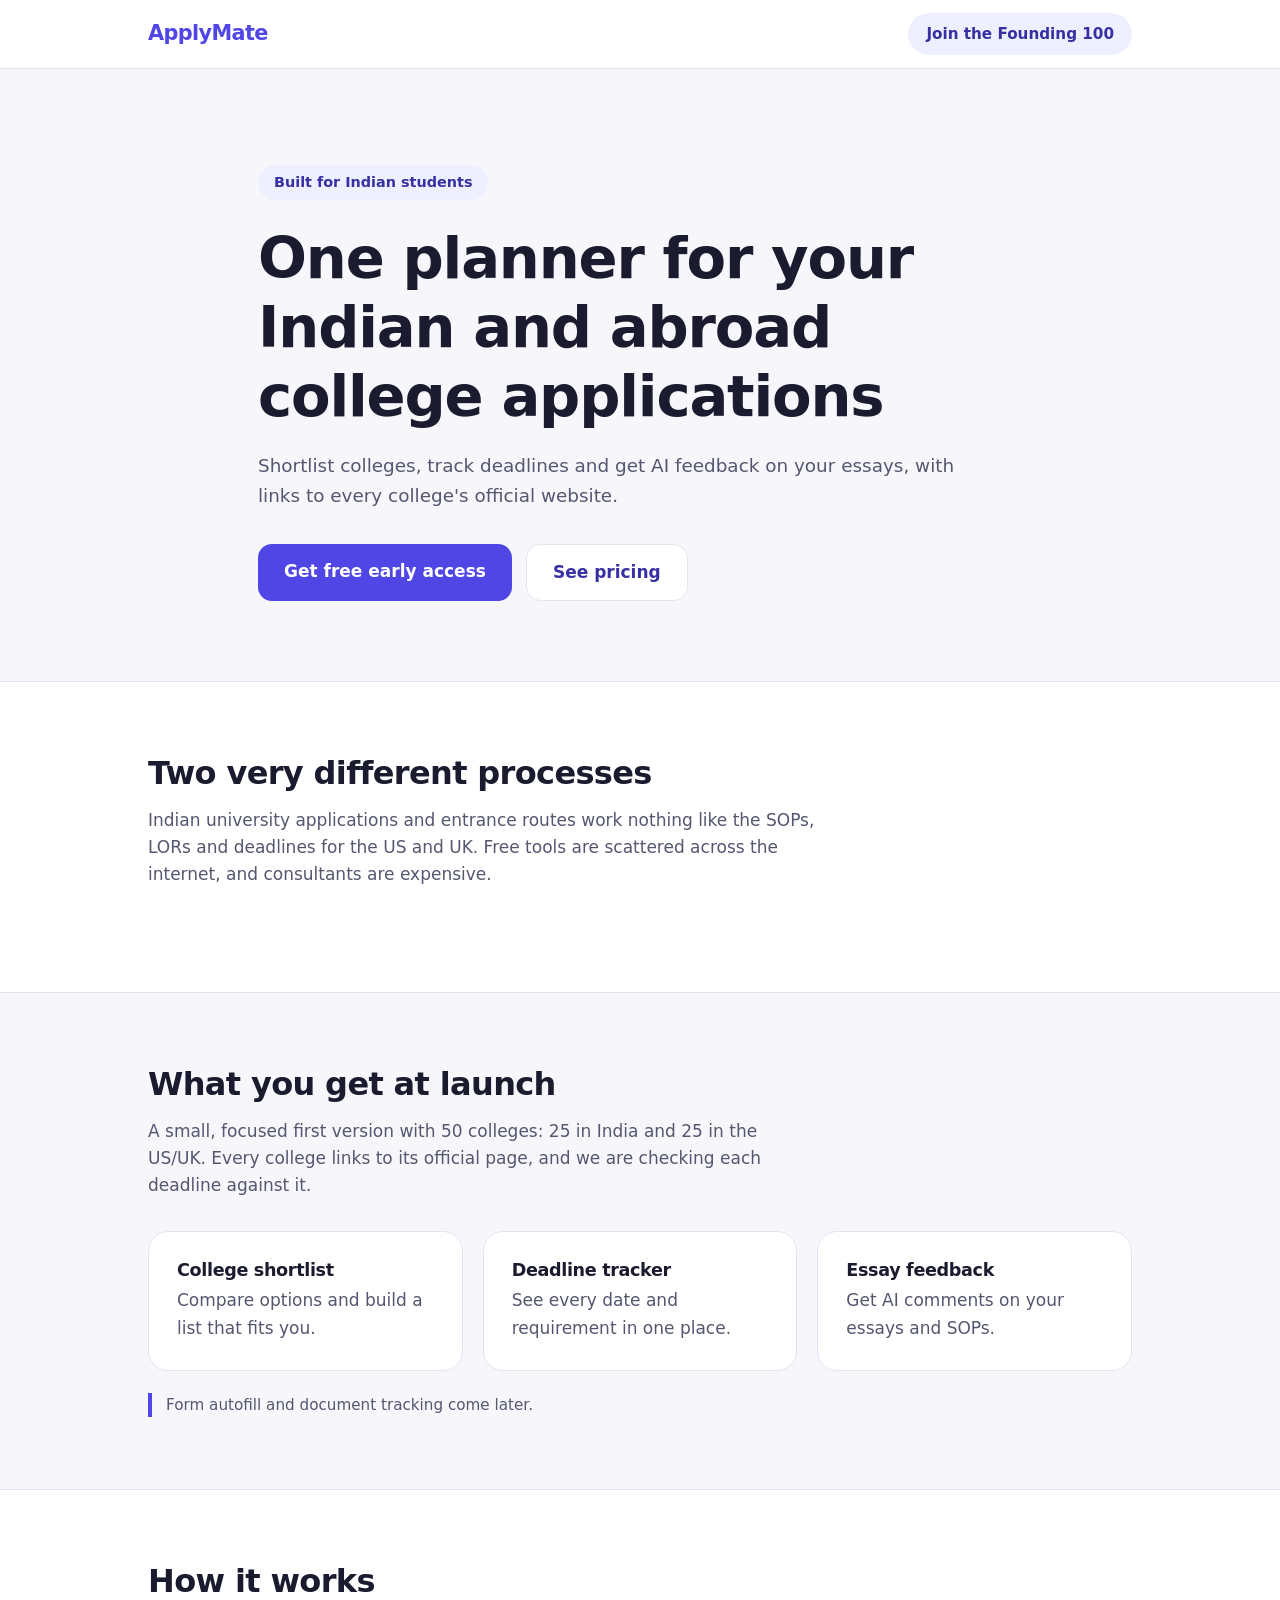
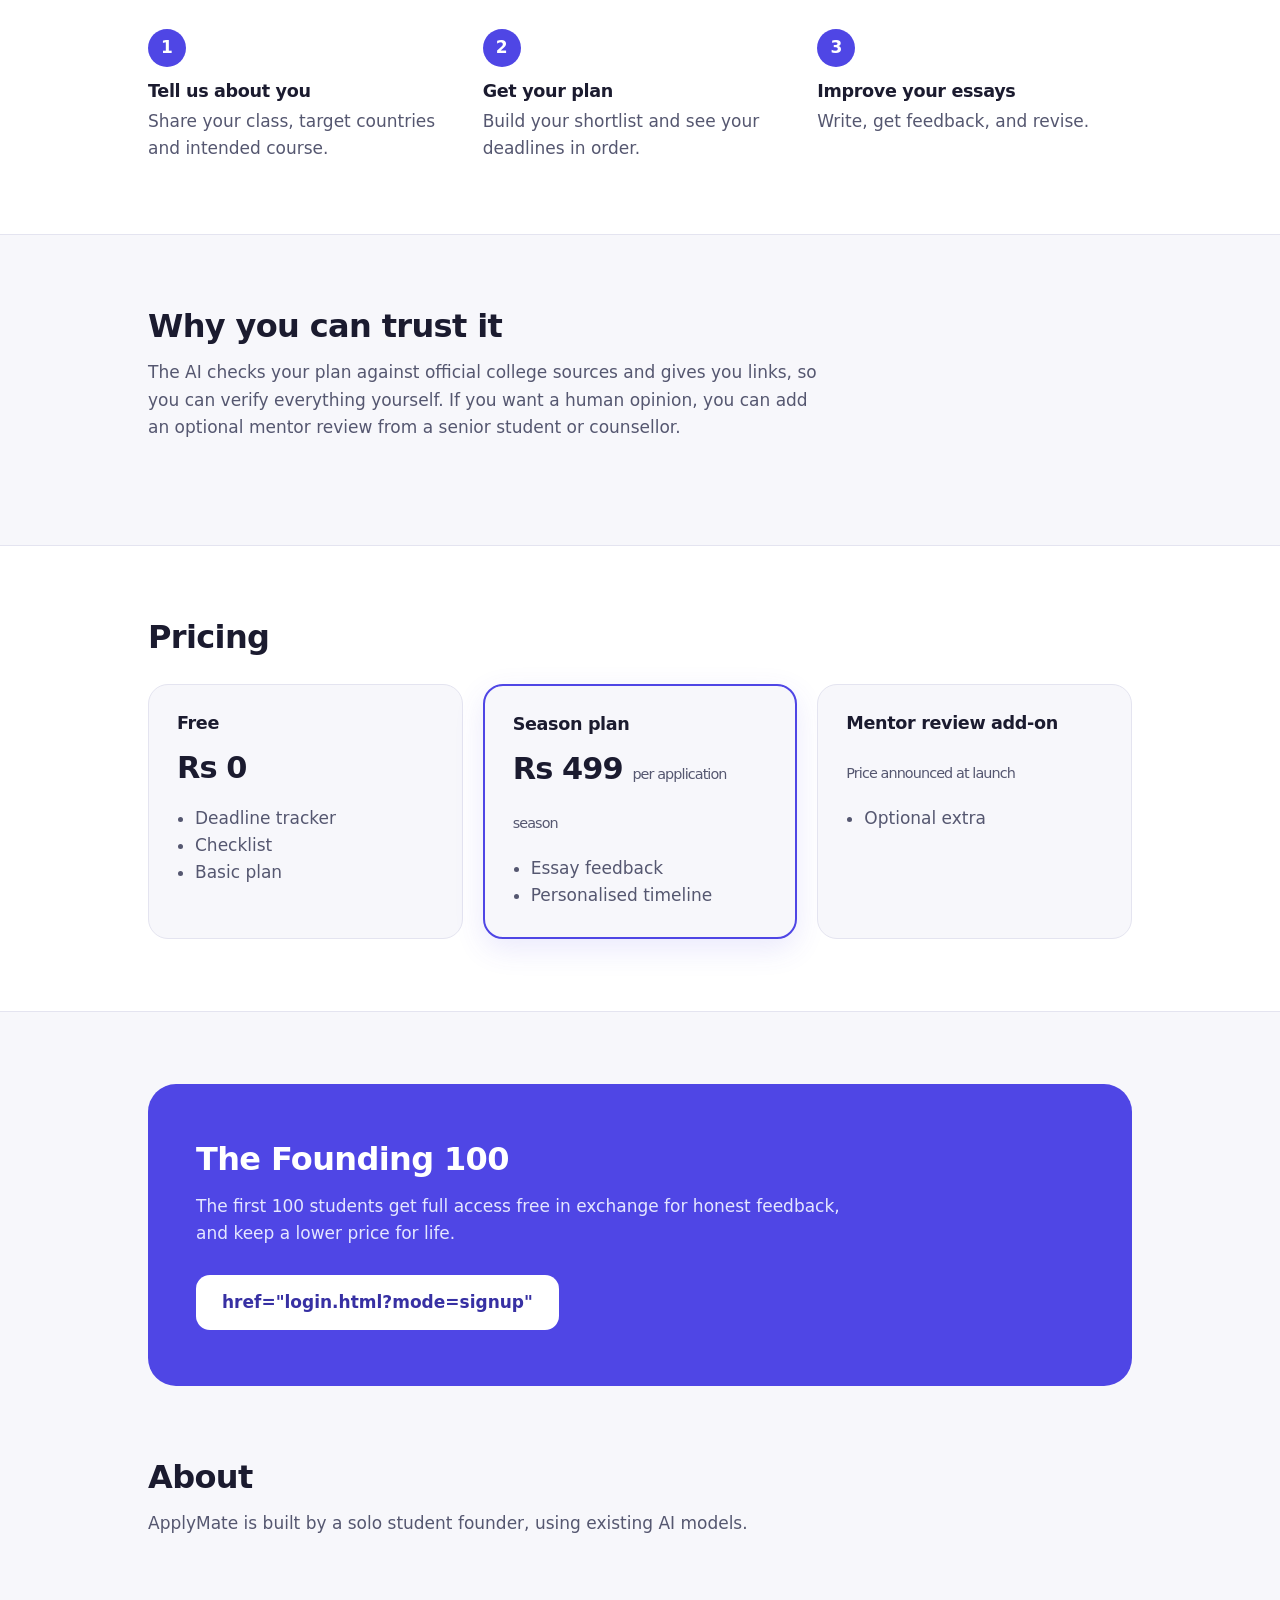
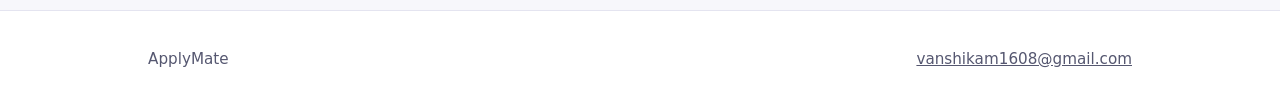
==== index.html @ cf1812d8 "Update index.html" ====
<!DOCTYPE html>
<html lang="en">
<head>
<meta charset="utf-8">
<meta name="viewport" content="width=device-width, initial-scale=1">
<title>ApplyMate: one planner for Indian and abroad college applications</title>
<meta name="description" content="An AI college-application planner for Indian students applying to colleges in India, the US and the UK.">
<style>
:root{
  --bg:#f7f7fb; --surface:#fff; --ink:#1b1b2f; --muted:#555770;
  --line:#e4e4f0; --accent:#4f46e5; --accent-dark:#3730a3; --tint:#eef0ff;
  --r:20px;
}
*{box-sizing:border-box;margin:0}
html{scroll-behavior:smooth}
body{font-family:system-ui,-apple-system,"Segoe UI",Roboto,sans-serif;background:var(--bg);color:var(--ink);line-height:1.6;font-size:17px}
a{color:inherit}
:focus-visible{outline:3px solid var(--accent);outline-offset:3px;border-radius:8px}
.wrap{max-width:1040px;margin:0 auto;padding:0 28px}
section{padding:72px 0}
h1,h2,h3{line-height:1.2;letter-spacing:-.02em}
h2{font-size:2rem;margin-bottom:14px}
h3{font-size:1.1rem;margin-bottom:6px}
p{color:var(--muted)}
.lead{max-width:62ch;margin-bottom:32px}

header{background:var(--surface);border-bottom:1px solid var(--line)}
header .wrap{display:flex;justify-content:space-between;align-items:center;height:68px}
.logo{font-weight:800;font-size:1.3rem;letter-spacing:-.03em;color:var(--accent);text-decoration:none}
.nav-link{font-weight:600;font-size:.95rem;color:var(--accent-dark);text-decoration:none;background:var(--tint);padding:9px 18px;border-radius:999px}
.nav-link:hover{background:#e0e3ff}

.btn{display:inline-block;font-weight:600;text-decoration:none;padding:14px 26px;border-radius:14px;transition:background .15s,transform .15s}
.btn-primary{background:var(--accent);color:#fff}
.btn-primary:hover{background:var(--accent-dark)}
.btn-ghost{background:var(--surface);color:var(--accent-dark);border:1.5px solid var(--line)}
.btn-ghost:hover{border-color:var(--accent)}

.hero{padding:96px 0 80px}
.hero .wrap{max-width:820px}
.badge{display:inline-block;background:var(--tint);color:var(--accent-dark);font-weight:600;font-size:.9rem;padding:6px 16px;border-radius:999px;margin-bottom:24px}
.hero h1{font-size:clamp(2.2rem,5vw,3.6rem);margin-bottom:20px}
.hero p{font-size:1.15rem;max-width:60ch;margin-bottom:34px}
.actions{display:flex;gap:14px;flex-wrap:wrap}

.band{background:var(--surface);border-block:1px solid var(--line)}
.grid{display:grid;grid-template-columns:repeat(3,1fr);gap:20px}
.card{background:var(--surface);border:1px solid var(--line);border-radius:var(--r);padding:28px}
.band .card{background:var(--bg)}
.note{margin-top:22px;font-size:.95rem;border-left:4px solid var(--accent);padding-left:14px}

.steps{list-style:none;padding:0;counter-reset:s}
.steps li{counter-increment:s}
.steps li::before{content:counter(s);display:grid;place-items:center;width:38px;height:38px;border-radius:50%;background:var(--accent);color:#fff;font-weight:700;margin-bottom:14px}

.price{display:flex;flex-direction:column}
.price .amt{font-size:1.9rem;font-weight:800;letter-spacing:-.03em;color:var(--ink);margin:4px 0 12px}
.price .amt small{font-size:.9rem;font-weight:500;color:var(--muted)}
.price.featured{border:2px solid var(--accent);box-shadow:0 10px 30px rgba(79,70,229,.12)}
.price ul{padding-left:18px;color:var(--muted)}

.founding{background:var(--accent);color:#fff;border-radius:28px;padding:56px 48px}
.founding p{color:#e4e6ff;max-width:60ch;margin-bottom:28px}
.founding .btn{background:#fff;color:var(--accent-dark)}
.founding .btn:hover{background:var(--tint)}

footer{padding:36px 0;border-top:1px solid var(--line);background:var(--surface)}
footer .wrap{display:flex;justify-content:space-between;flex-wrap:wrap;gap:12px;font-size:.95rem;color:var(--muted)}

@media (max-width:820px){
  section{padding:52px 0}
  .grid{grid-template-columns:1fr}
  .founding{padding:36px 26px}
  .hero{padding:60px 0 50px}
}
</style>
</head>
<body>

<header>
  <div class="wrap">
    <a class="logo" href="#">ApplyMate</a>
    <a class="nav-link" href="login.html?mode=signup">Join the Founding 100</a>
  </div>
</header>

<main>
  <section class="hero">
    <div class="wrap">
      <span class="badge">Built for Indian students</span>
      <h1>One planner for your Indian and abroad college applications</h1>
      <p>Shortlist colleges, track deadlines and get AI feedback on your essays, with links to every college's official website.</p>
      <div class="actions">
        <a class="btn btn-primary" href="login.html?mode=signup">Get free early access</a>
        <a class="btn btn-ghost" href="#pricing">See pricing</a>
      </div>
    </div>
  </section>

  <section class="band">
    <div class="wrap">
      <h2>Two very different processes</h2>
      <p class="lead">Indian university applications and entrance routes work nothing like the SOPs, LORs and deadlines for the US and UK. Free tools are scattered across the internet, and consultants are expensive.</p>
    </div>
  </section>

  <section>
    <div class="wrap">
      <h2>What you get at launch</h2>
      <p class="lead">A small, focused first version with 50 colleges: 25 in India and 25 in the US/UK. Every college links to its official page, and we are checking each deadline against it.</p>
      <div class="grid">
        <div class="card"><h3>College shortlist</h3><p>Compare options and build a list that fits you.</p></div>
        <div class="card"><h3>Deadline tracker</h3><p>See every date and requirement in one place.</p></div>
        <div class="card"><h3>Essay feedback</h3><p>Get AI comments on your essays and SOPs.</p></div>
      </div>
      <p class="note">Form autofill and document tracking come later.</p>
    </div>
  </section>

  <section class="band">
    <div class="wrap">
      <h2>How it works</h2>
      <ol class="steps grid" style="margin-top:28px">
        <li><h3>Tell us about you</h3><p>Share your class, target countries and intended course.</p></li>
        <li><h3>Get your plan</h3><p>Build your shortlist and see your deadlines in order.</p></li>
        <li><h3>Improve your essays</h3><p>Write, get feedback, and revise.</p></li>
      </ol>
    </div>
  </section>

  <section>
    <div class="wrap">
      <h2>Why you can trust it</h2>
      <p class="lead">The AI checks your plan against official college sources and gives you links, so you can verify everything yourself. If you want a human opinion, you can add an optional mentor review from a senior student or counsellor.</p>
    </div>
  </section>

  <section id="pricing" class="band">
    <div class="wrap">
      <h2>Pricing</h2>
      <div class="grid" style="margin-top:28px">
        <div class="card price"><h3>Free</h3><div class="amt">Rs 0</div><ul><li>Deadline tracker</li><li>Checklist</li><li>Basic plan</li></ul></div>
        <div class="card price featured"><h3>Season plan</h3><div class="amt">Rs 499 <small>per application season</small></div><ul><li>Essay feedback</li><li>Personalised timeline</li></ul></div>
        <div class="card price"><h3>Mentor review add-on</h3><div class="amt"><small>Price announced at launch</small></div><ul><li>Optional extra</li></ul></div>
      </div>
    </div>
  </section>

  <section id="founding">
    <div class="wrap">
      <div class="founding">
        <h2>The Founding 100</h2>
        <p>The first 100 students get full access free in exchange for honest feedback, and keep a lower price for life.</p>
        <a class="btn" href="login.html?mode=signup"> href="login.html?mode=signup" </a>
      </div>
    </div>
  </section>

  <section style="padding-top:0">
    <div class="wrap">
      <h2>About</h2>
      <p class="lead" style="margin-bottom:0">ApplyMate is built by a solo student founder, using existing AI models.</p>
    </div>
  </section>
</main>

<footer>
  <div class="wrap">
    <span>ApplyMate</span>
    <a href="mailto:vanshikam1608@gmail.com">vanshikam1608@gmail.com</a>
  </div>
</footer>

</body>
</html>
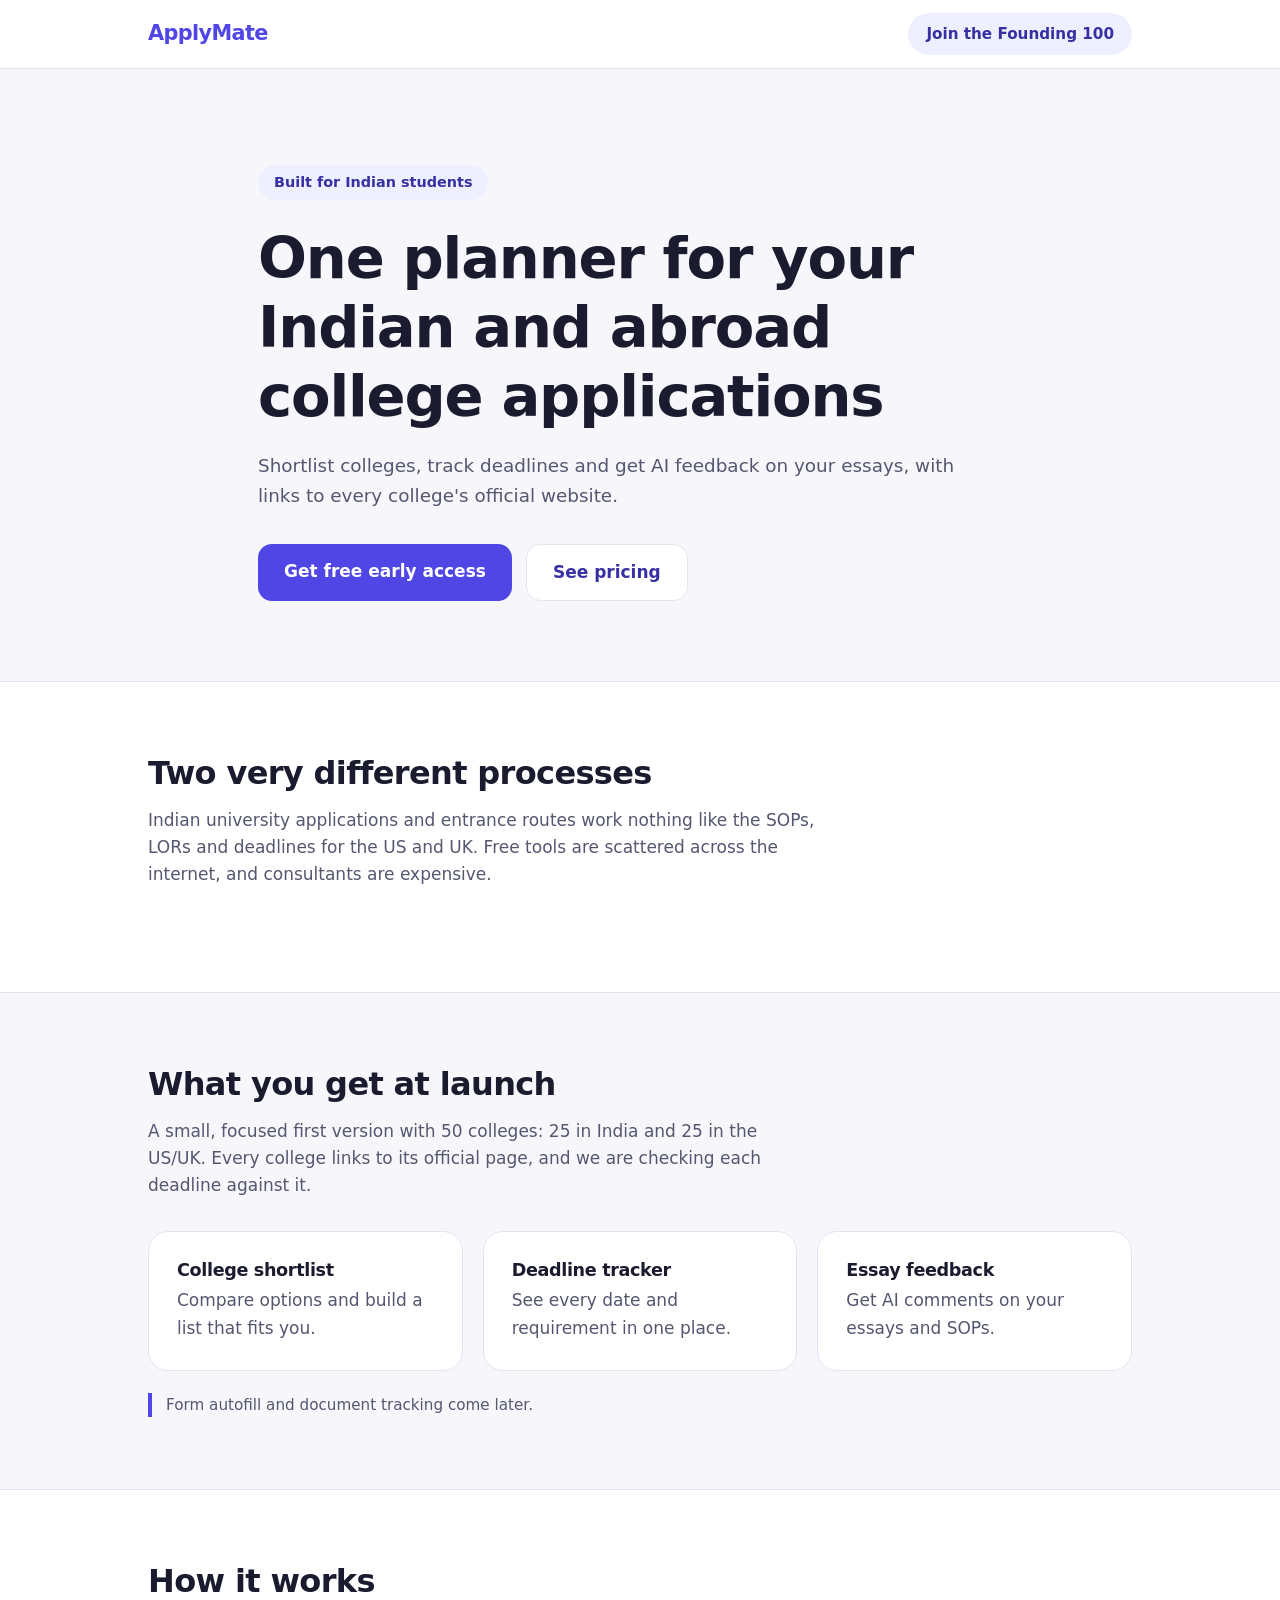
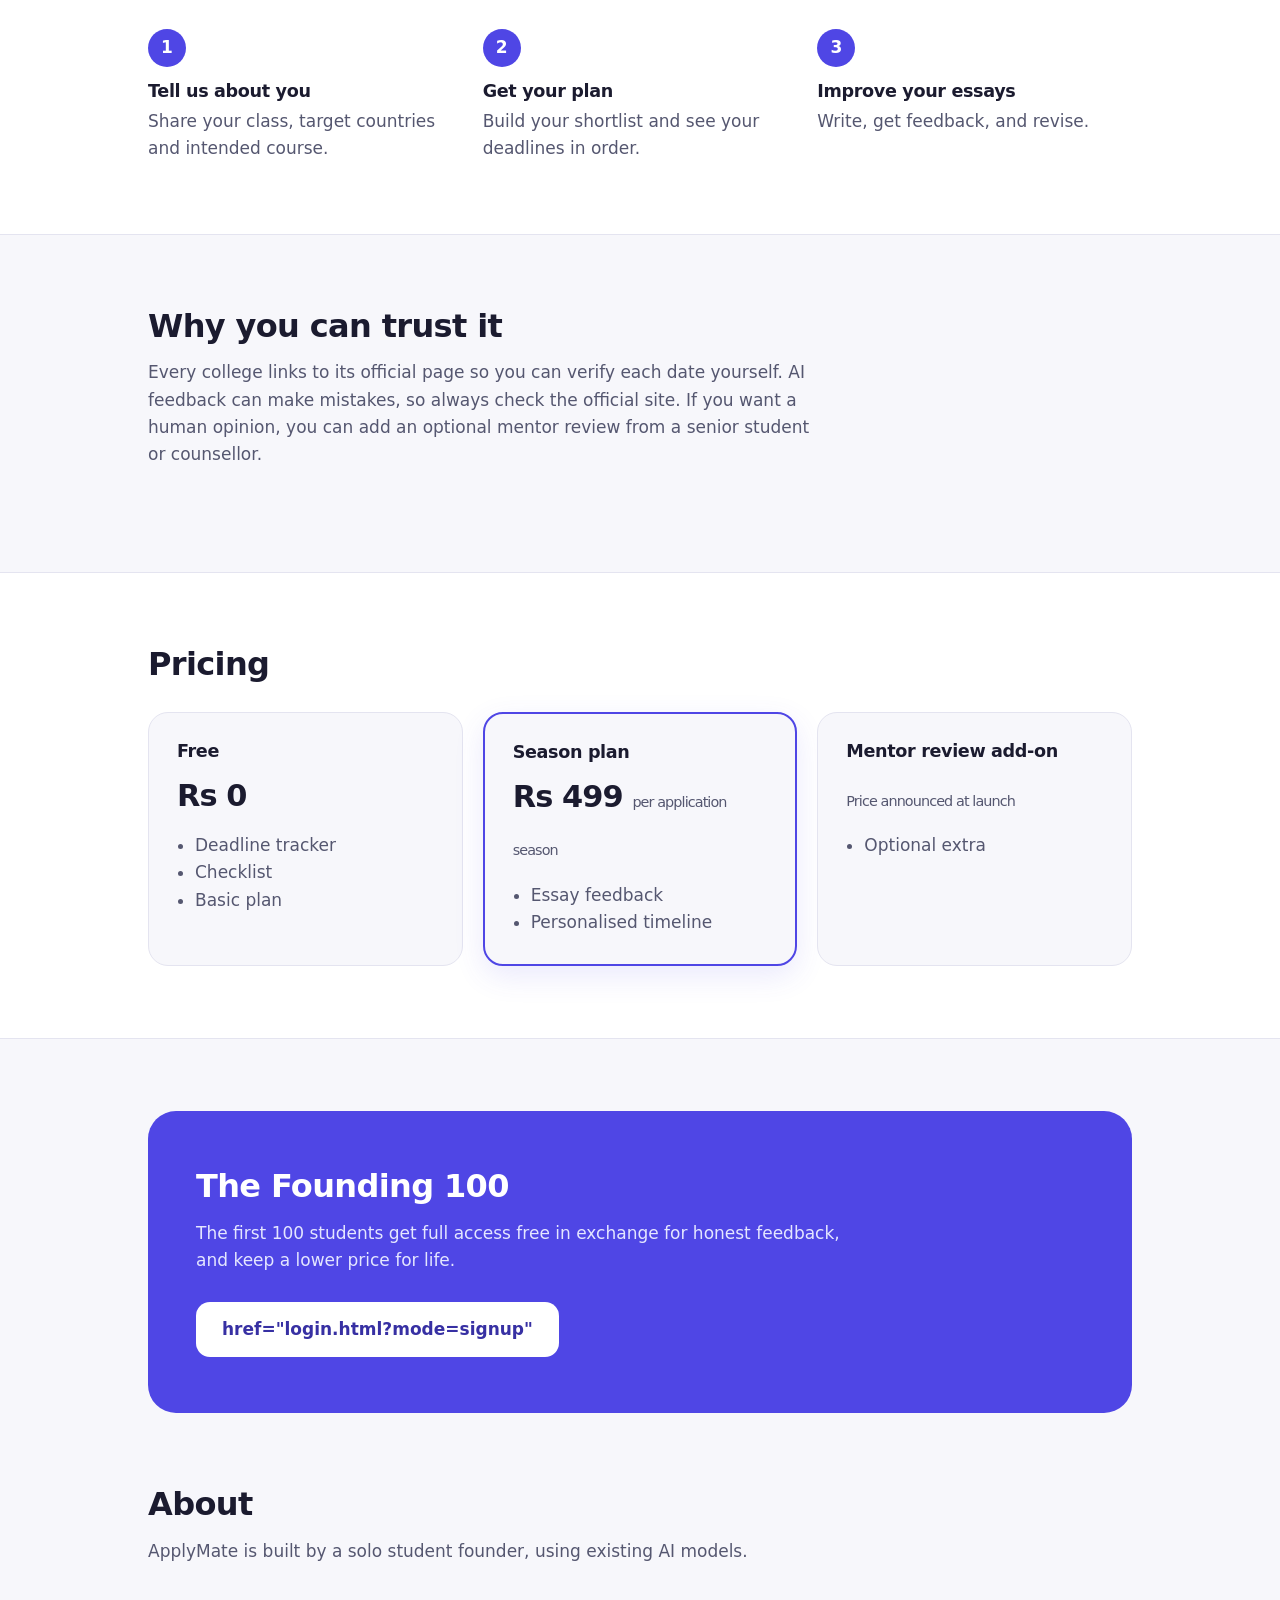
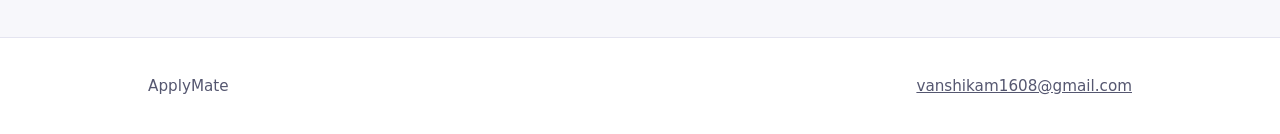
==== commit 422a521b: "Update index.html" ====
--- a/index.html
+++ b/index.html
@@ -131,7 +131,7 @@
   <section>
     <div class="wrap">
       <h2>Why you can trust it</h2>
-      <p class="lead">The AI checks your plan against official college sources and gives you links, so you can verify everything yourself. If you want a human opinion, you can add an optional mentor review from a senior student or counsellor.</p>
+      <p class="lead">Every college links to its official page so you can verify each date yourself. AI feedback can make mistakes, so always check the official site. If you want a human opinion, you can add an optional mentor review from a senior student or counsellor.</p>
     </div>
   </section>
 
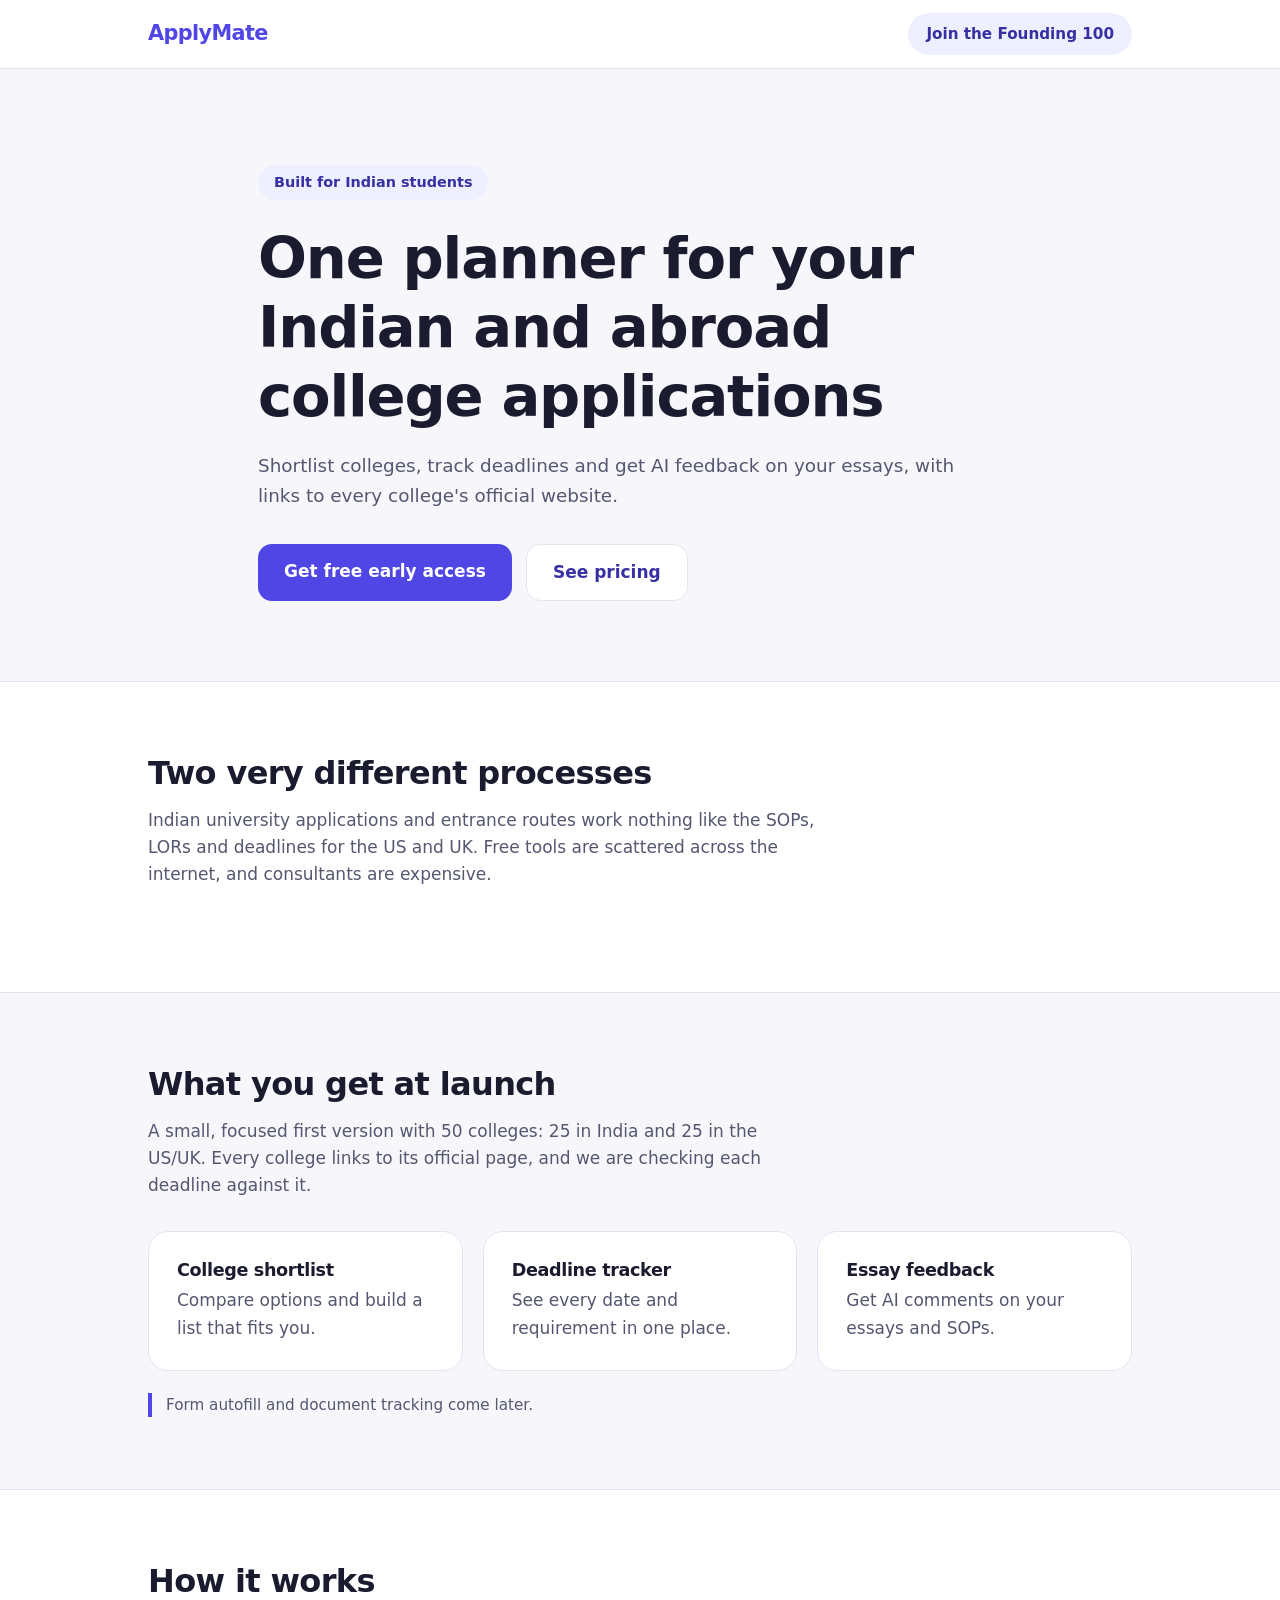
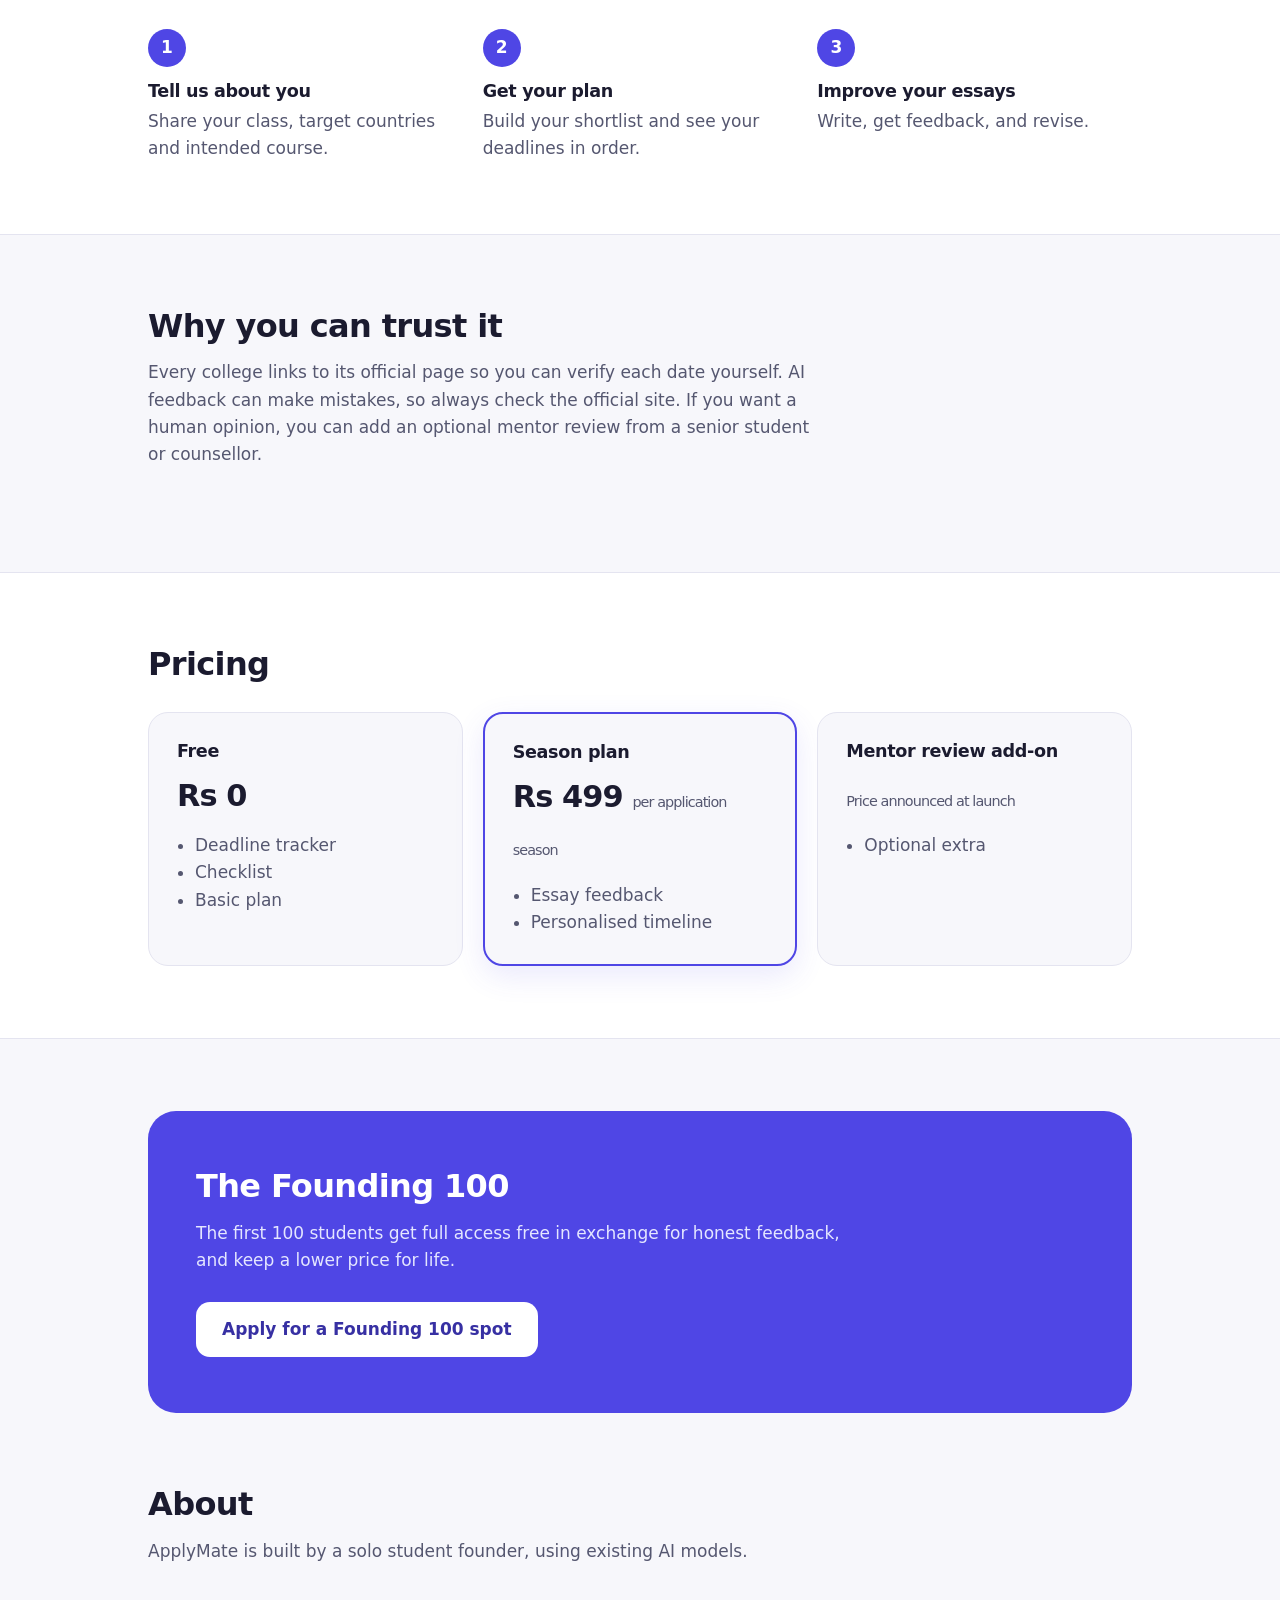
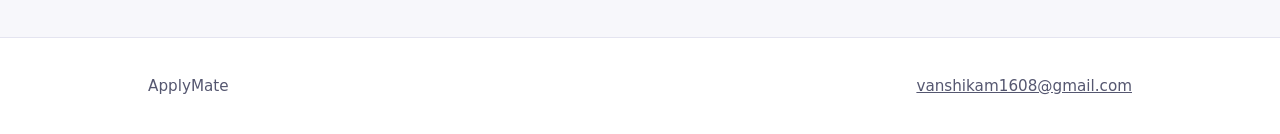
==== commit 8553c550: "Update index.html" ====
--- a/index.html
+++ b/index.html
@@ -151,7 +151,7 @@
       <div class="founding">
         <h2>The Founding 100</h2>
         <p>The first 100 students get full access free in exchange for honest feedback, and keep a lower price for life.</p>
-        <a class="btn" href="login.html?mode=signup"> href="login.html?mode=signup" </a>
+        <a class="btn" href="login.html?mode=signup"> Apply for a Founding 100 spot </a>
       </div>
     </div>
   </section>
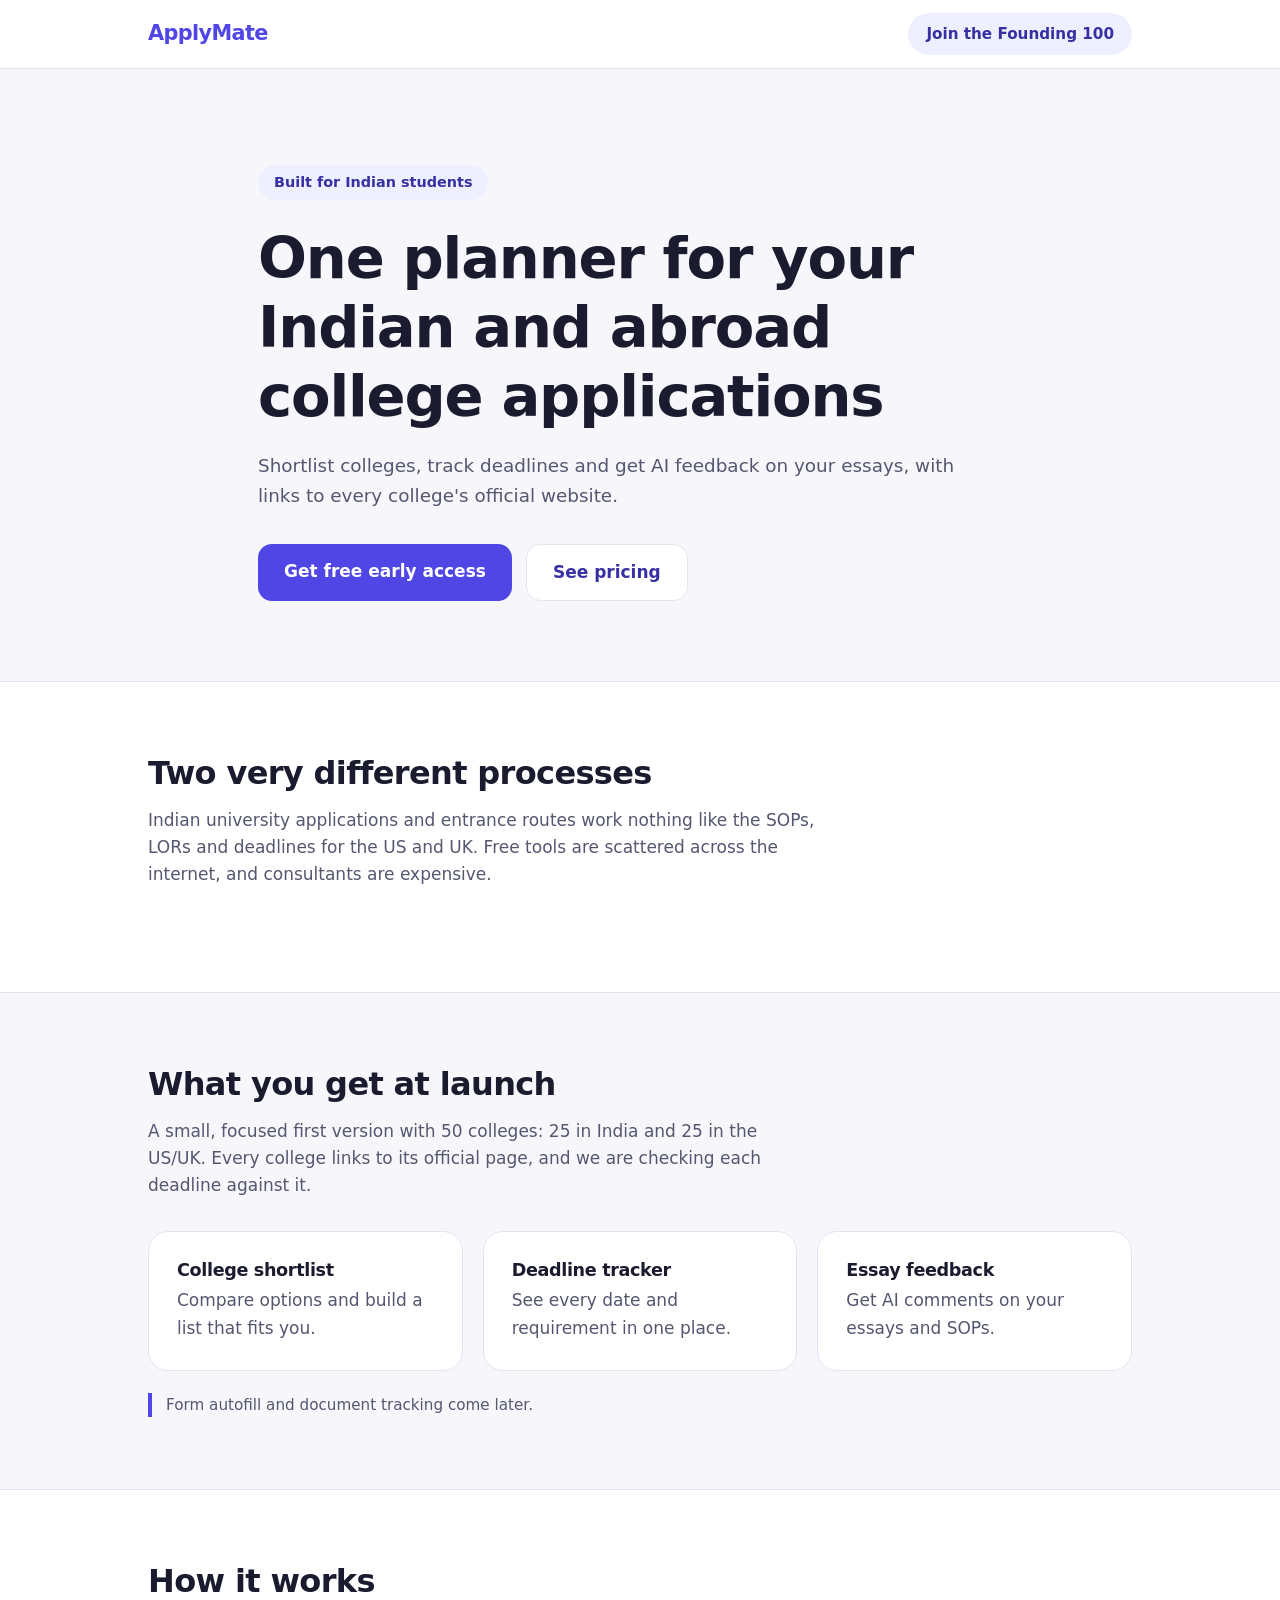
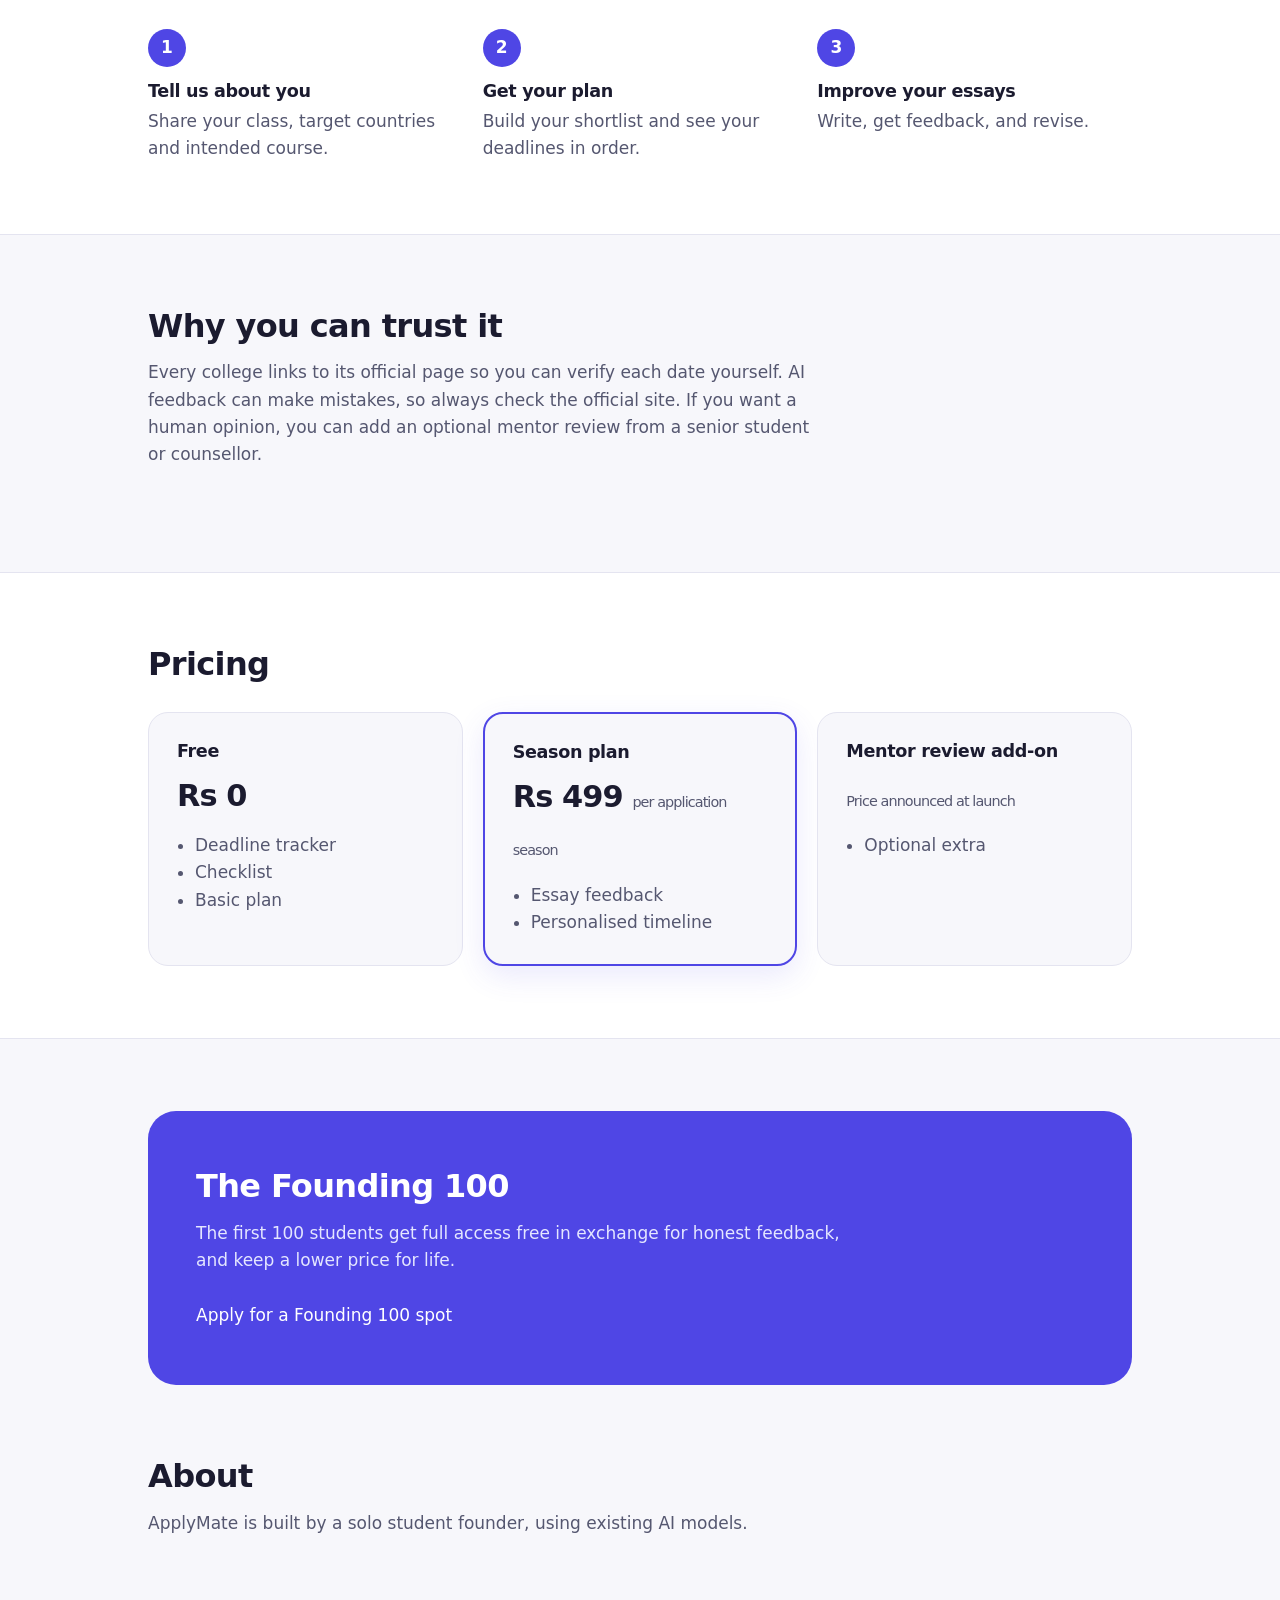
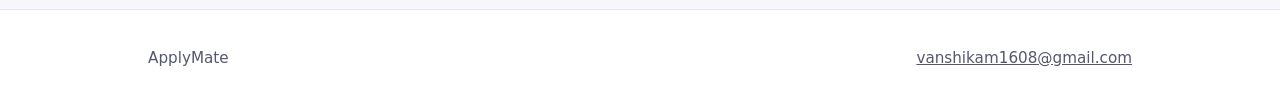
==== commit b477d950: "Update index.html" ====
--- a/index.html
+++ b/index.html
@@ -151,7 +151,7 @@
       <div class="founding">
         <h2>The Founding 100</h2>
         <p>The first 100 students get full access free in exchange for honest feedback, and keep a lower price for life.</p>
-        <a class="btn" href="login.html?mode=signup"> Apply for a Founding 100 spot </a>
+        <aclass="btn" href="login.html?mode=signup">Apply for a Founding 100 spot</a>
       </div>
     </div>
   </section>
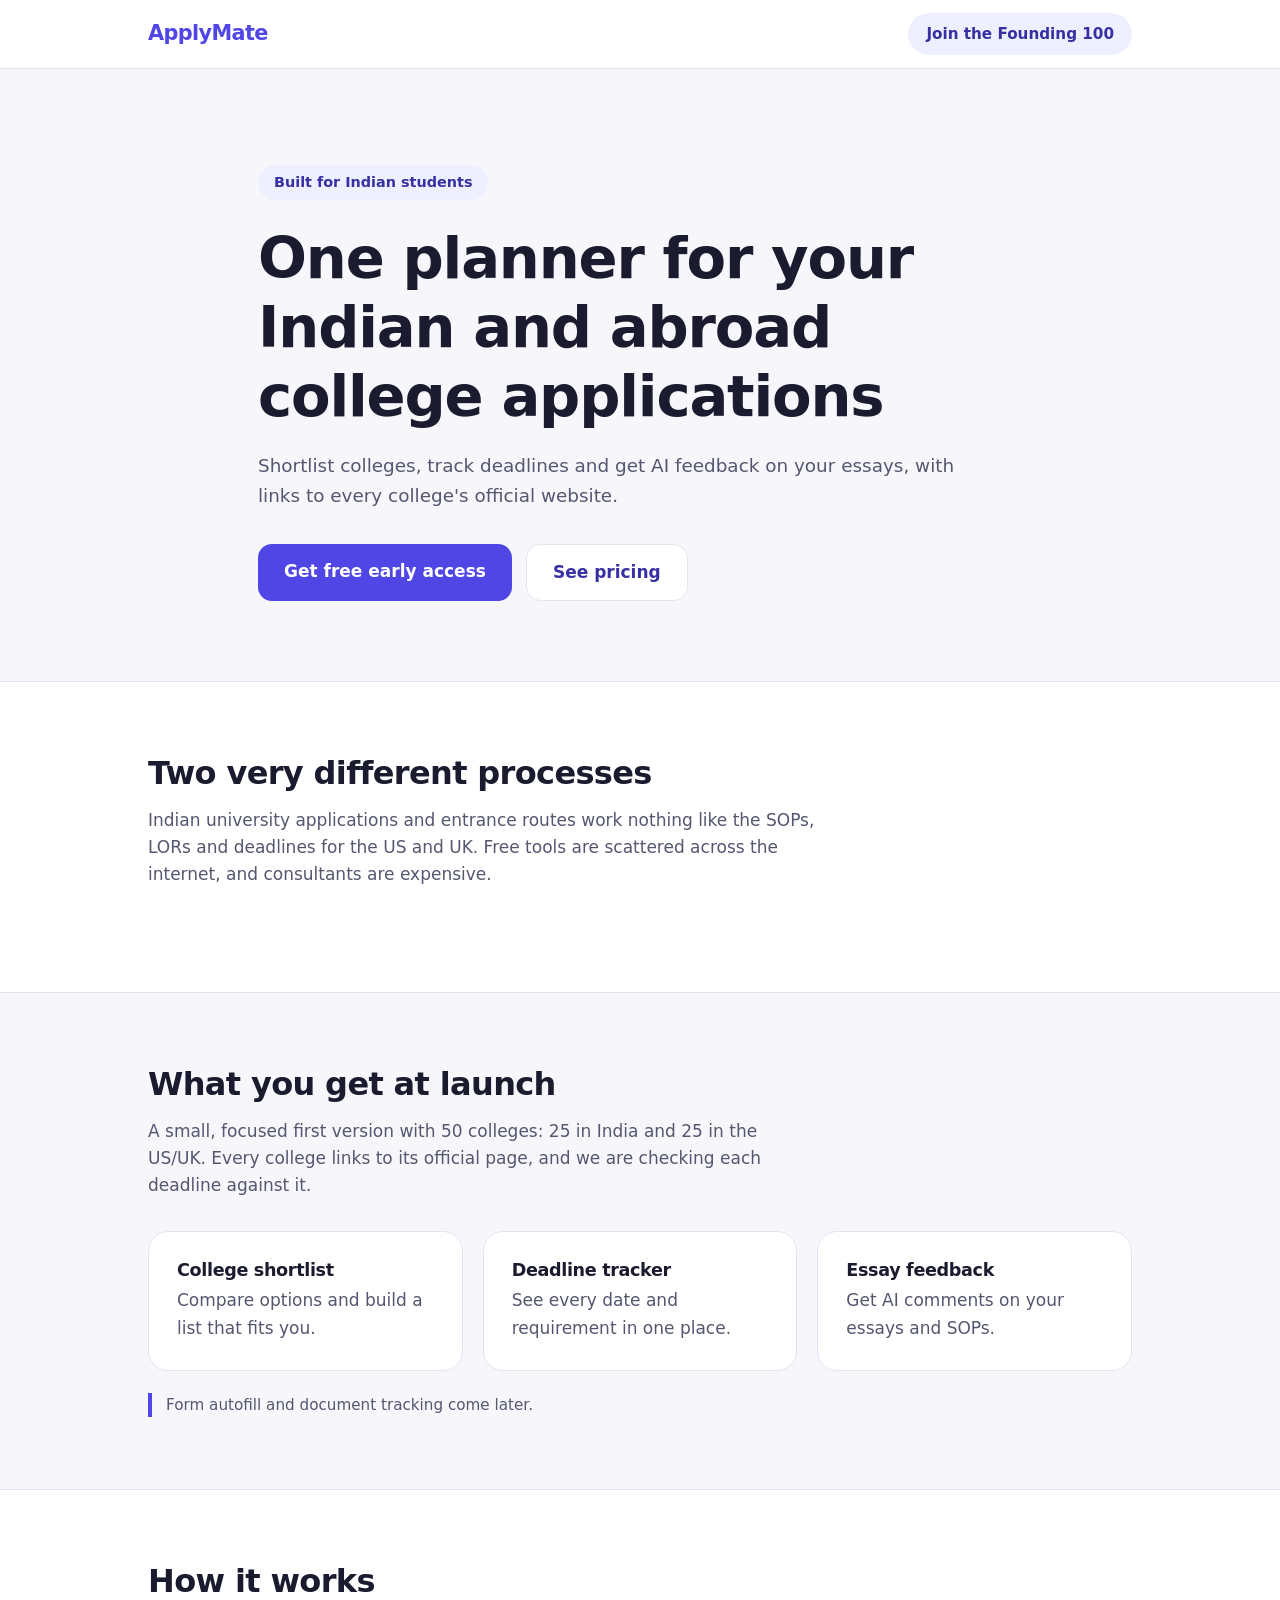
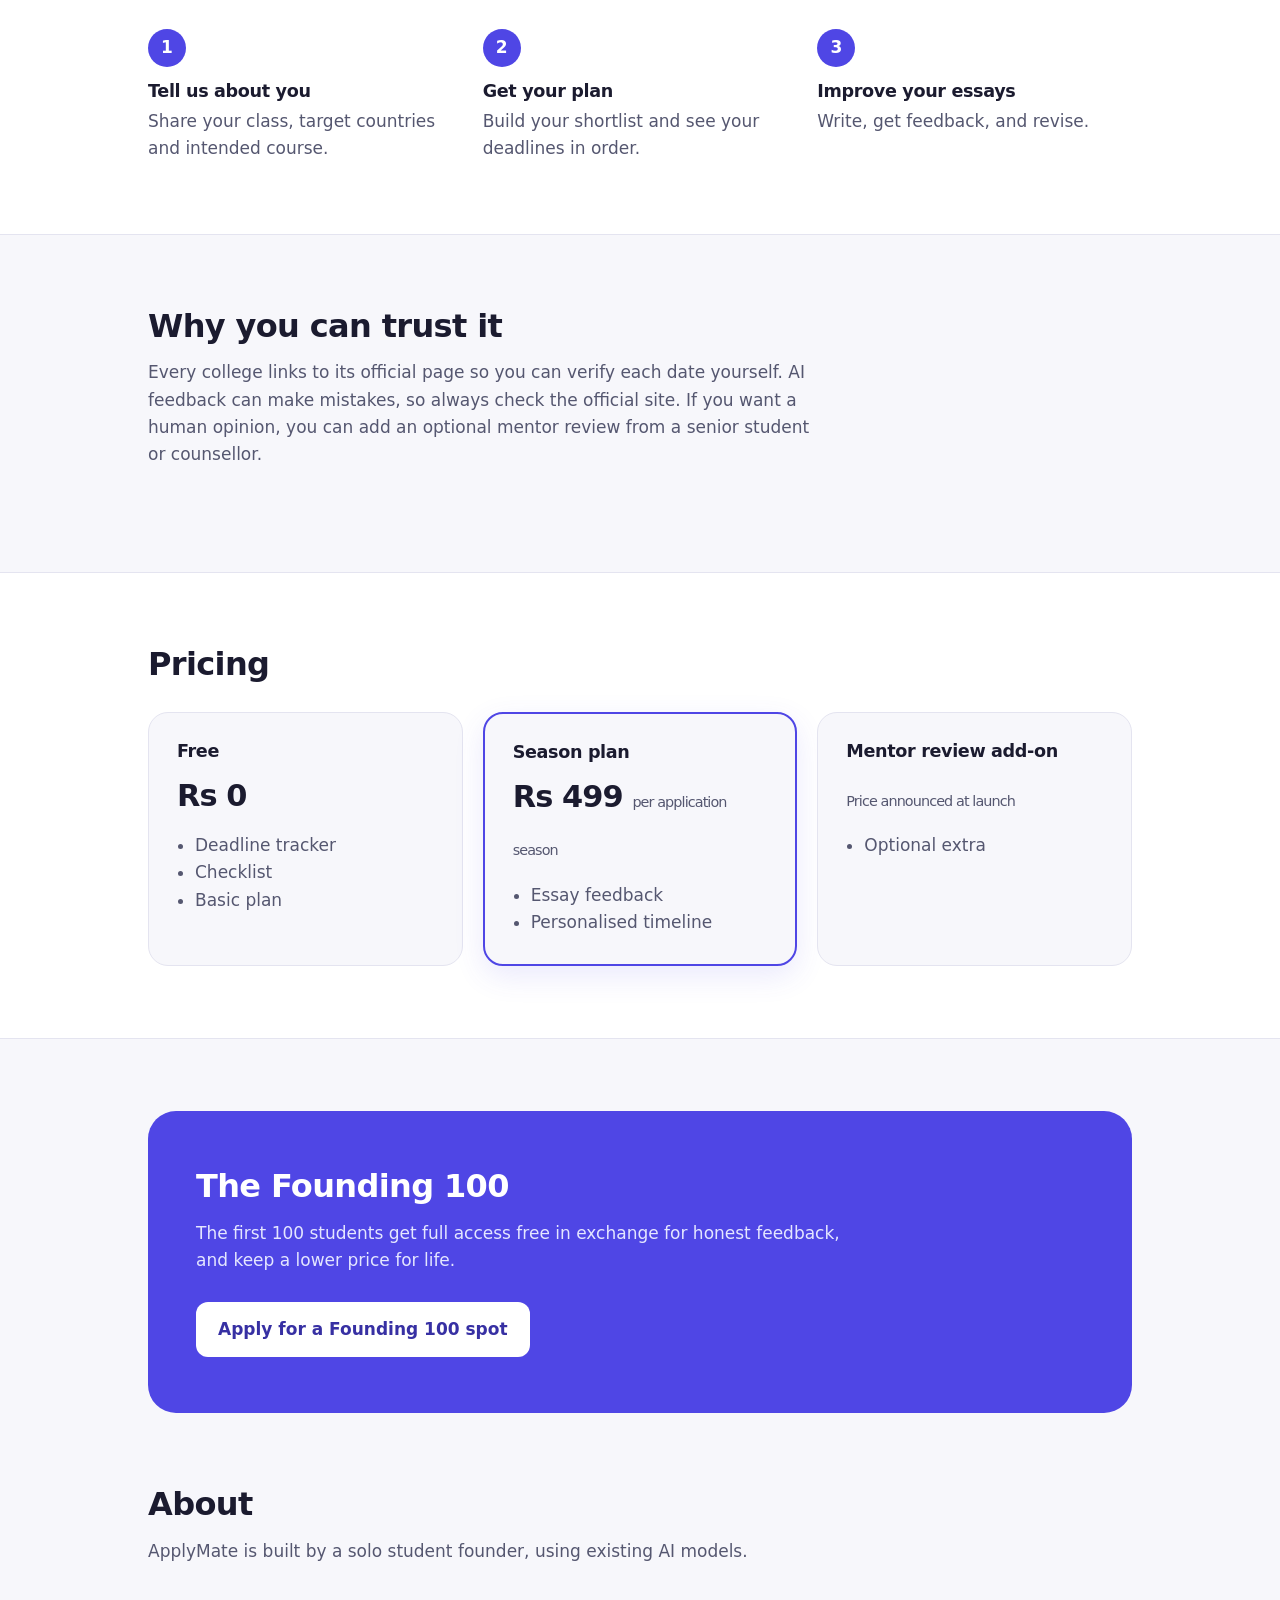
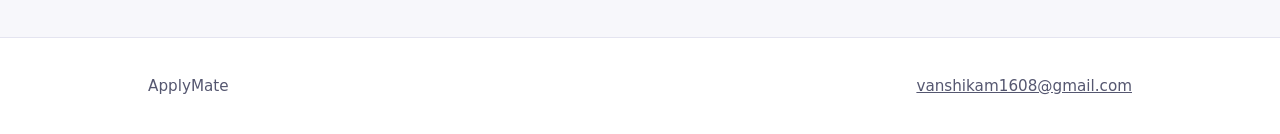
==== commit a9d56c7f: "Update index.html" ====
--- a/index.html
+++ b/index.html
@@ -151,7 +151,7 @@
       <div class="founding">
         <h2>The Founding 100</h2>
         <p>The first 100 students get full access free in exchange for honest feedback, and keep a lower price for life.</p>
-        <aclass="btn" href="login.html?mode=signup">Apply for a Founding 100 spot</a>
+        <a class="btn" href="login.html?mode=signup" style="display:inline-block;background:#fff;color:#3730a3;padding:14px 22px;border-radius:12px;font-weight:700;text-decoration:none">Apply for a Founding 100 spot</a>
       </div>
     </div>
   </section>
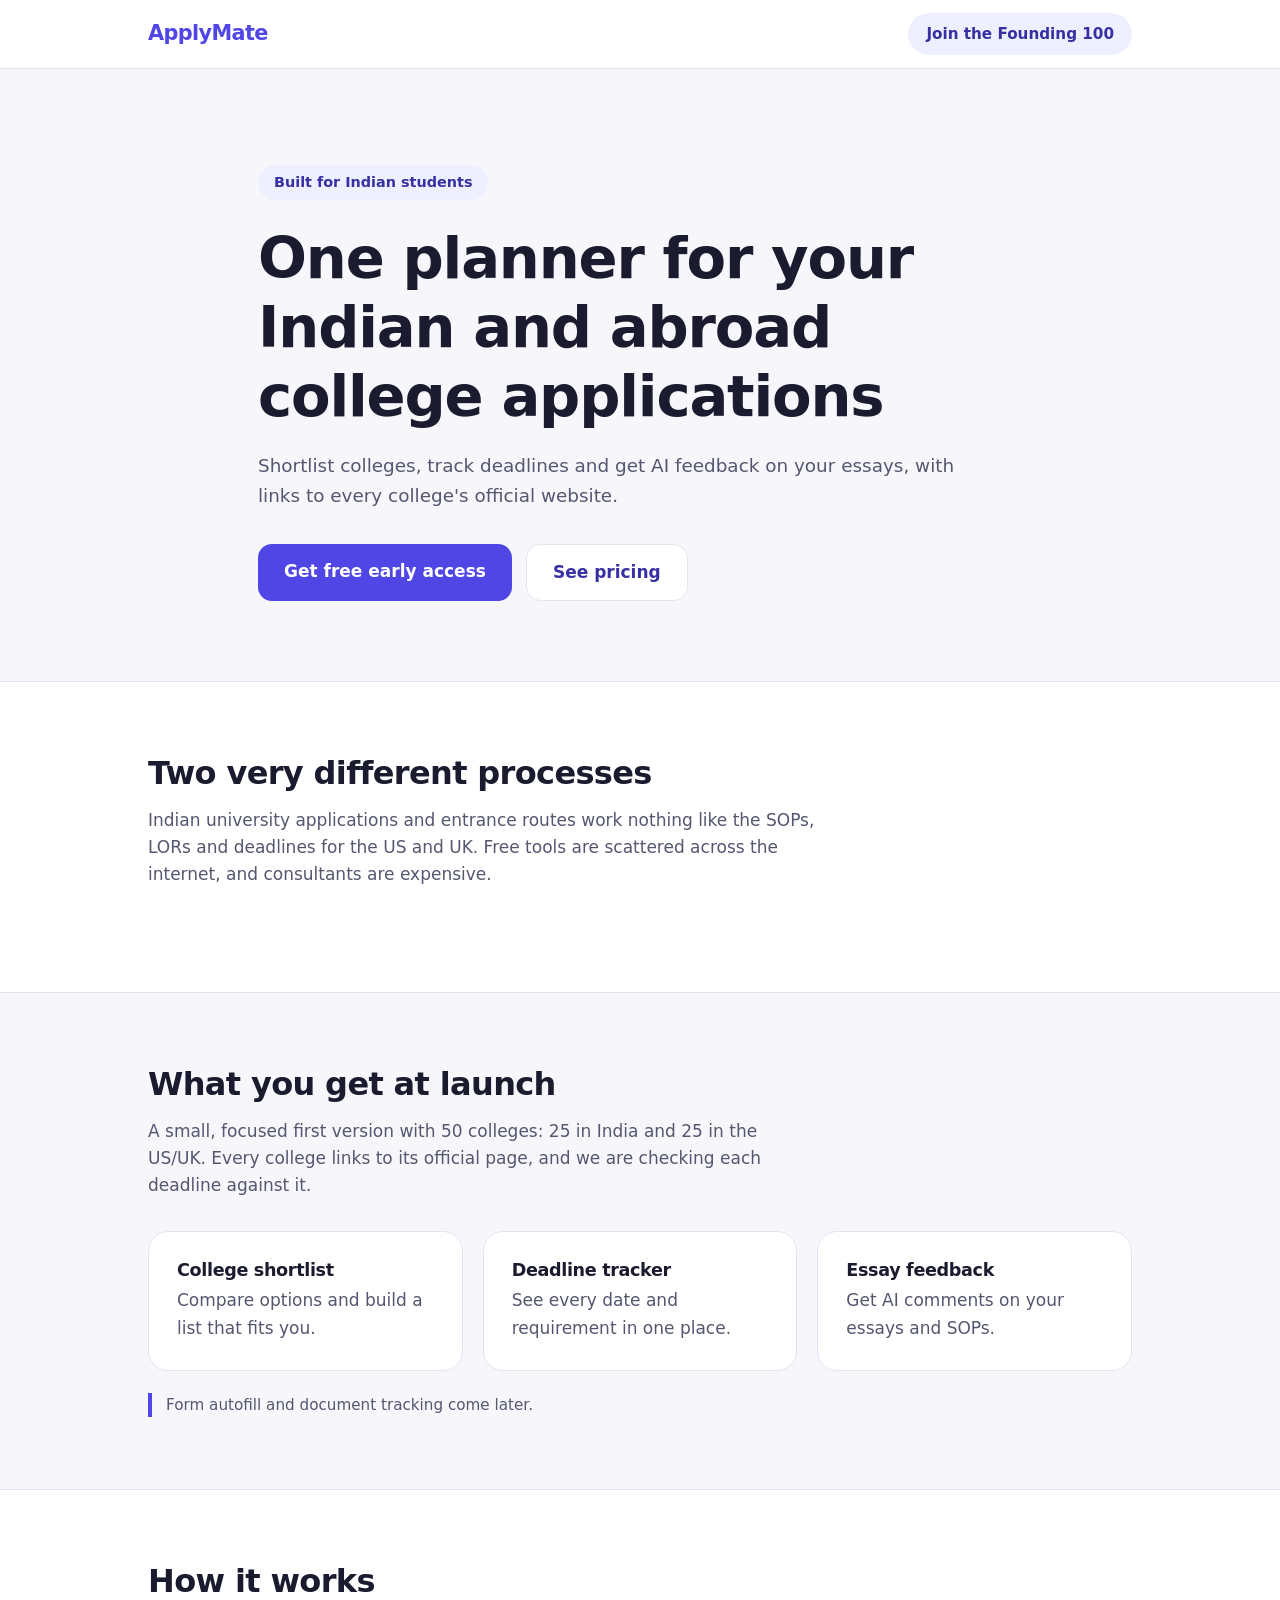
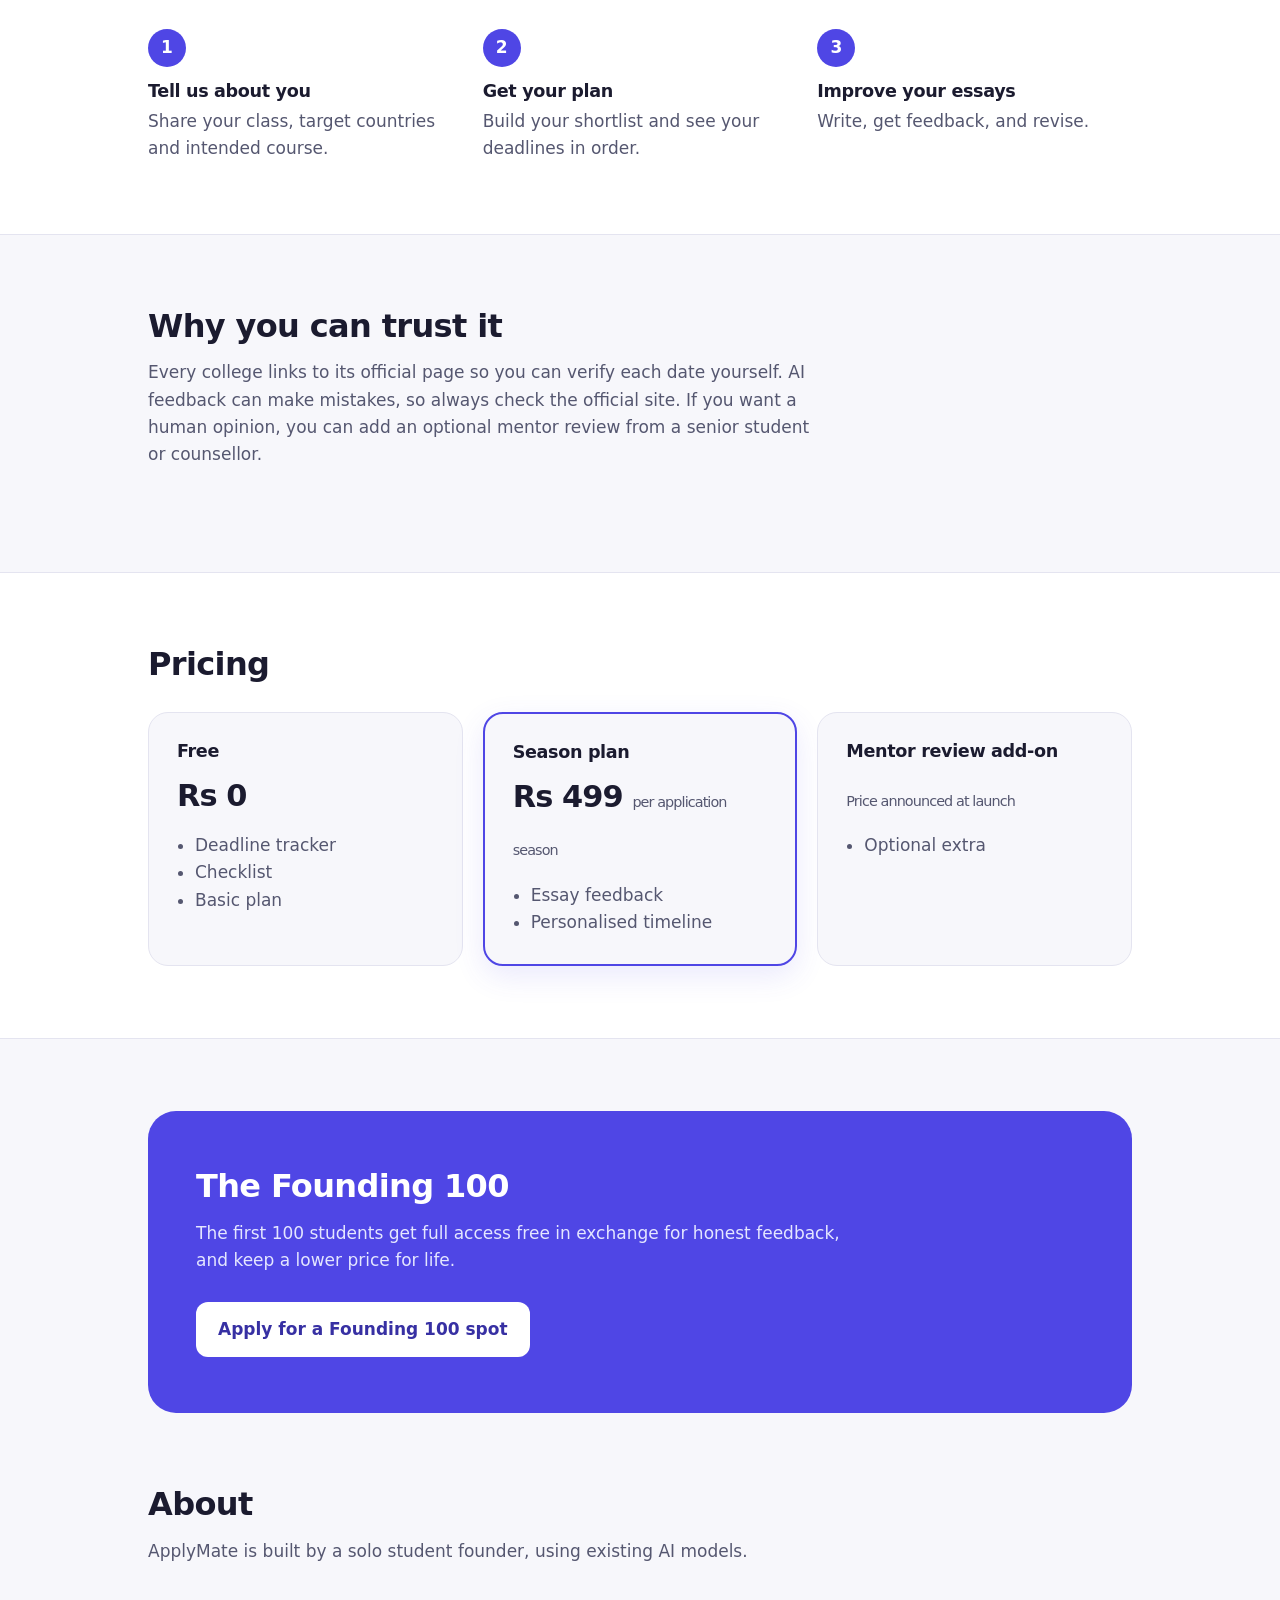
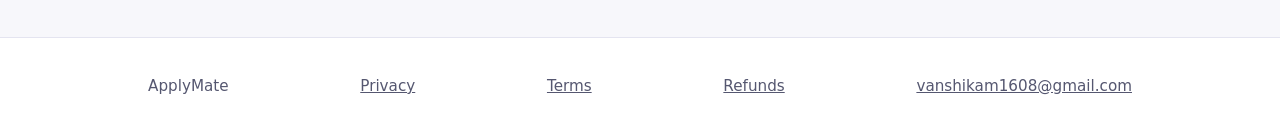
==== commit 8a0b8409: "Update index.html" ====
--- a/index.html
+++ b/index.html
@@ -74,6 +74,13 @@
   .hero{padding:60px 0 50px}
 }
 </style>
+  <script type="text/javascript">
+    (function(c,l,a,r,i,t,y){
+        c[a]=c[a]||function(){(c[a].q=c[a].q||[]).push(arguments)};
+        t=l.createElement(r);t.async=1;t.src="https://www.clarity.ms/tag/"+i;
+        y=l.getElementsByTagName(r)[0];y.parentNode.insertBefore(t,y);
+    })(window, document, "clarity", "script", "z3adkyf7xh");
+</script>
 </head>
 <body>
 
@@ -167,6 +174,7 @@
 <footer>
   <div class="wrap">
     <span>ApplyMate</span>
+    <a href="privacy.html">Privacy</a> <a href="terms.html">Terms</a> <a href="refund.html">Refunds</a>
     <a href="mailto:vanshikam1608@gmail.com">vanshikam1608@gmail.com</a>
   </div>
 </footer>
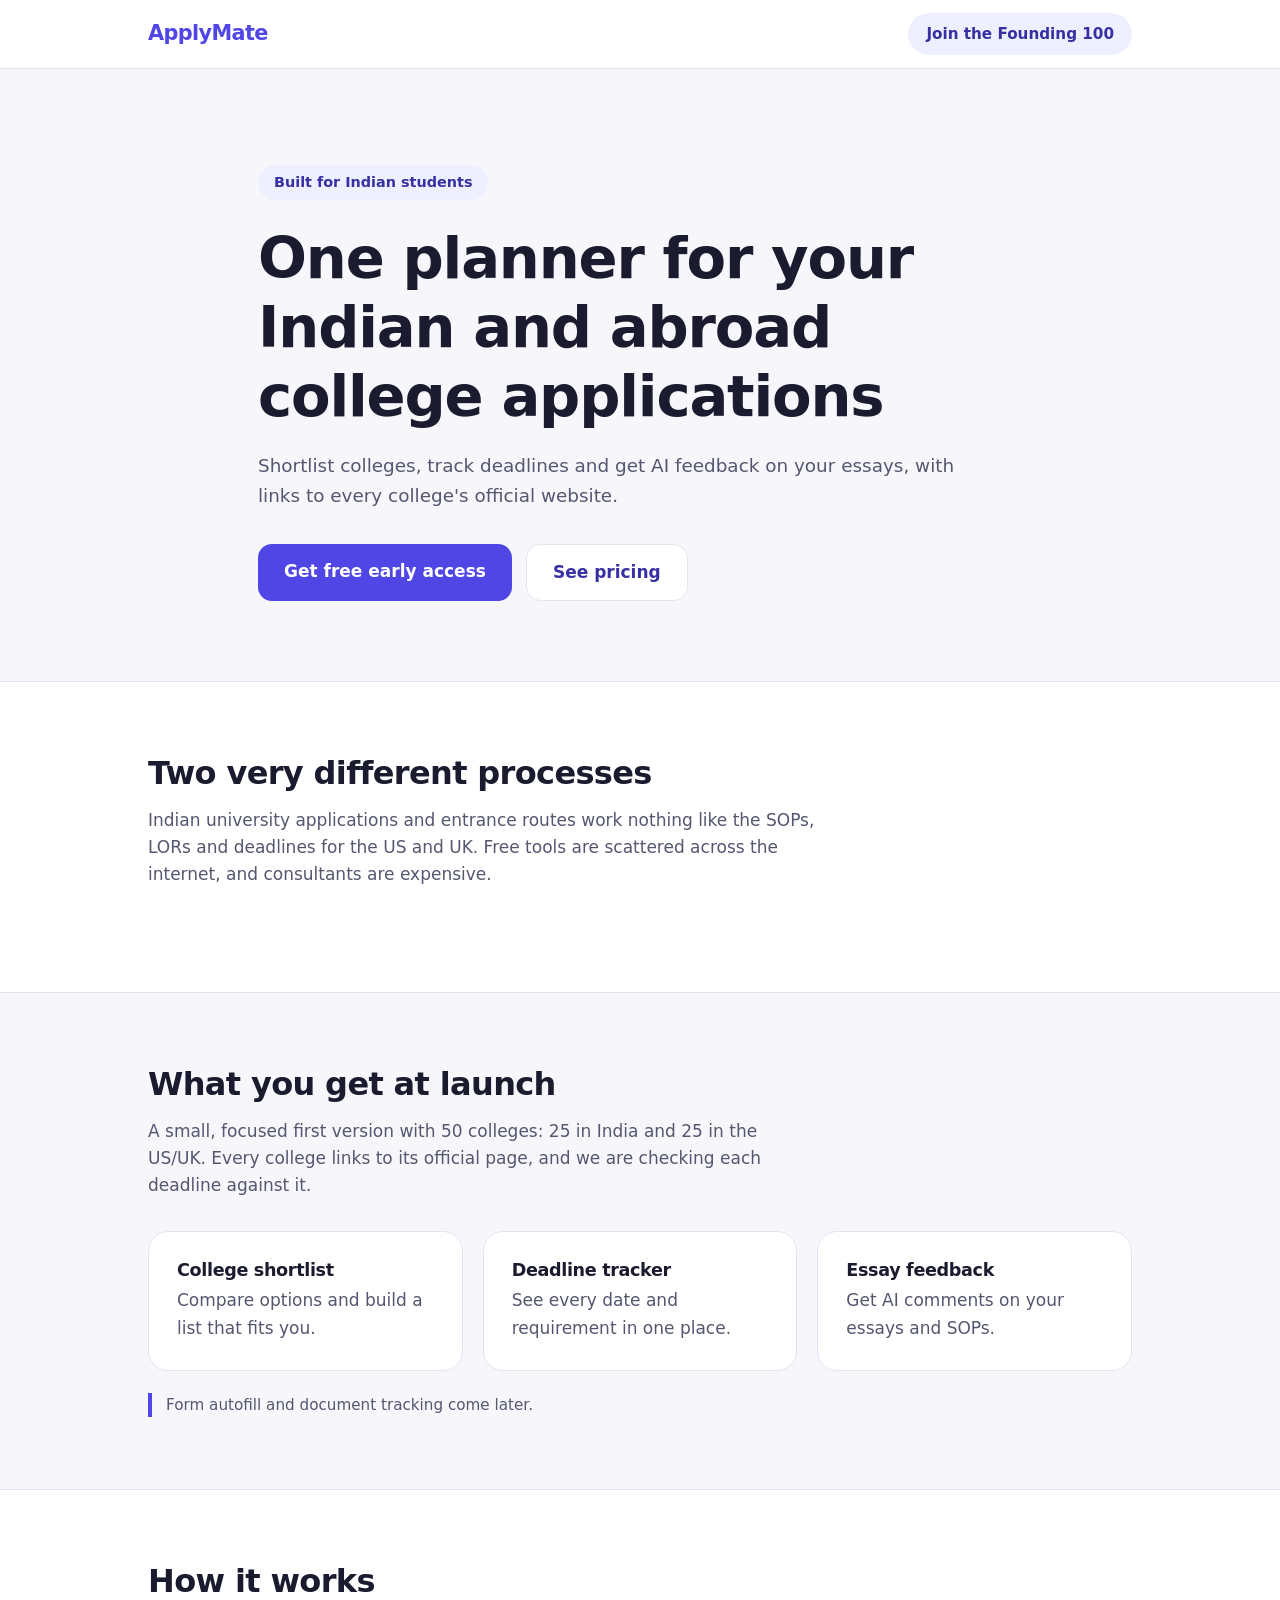
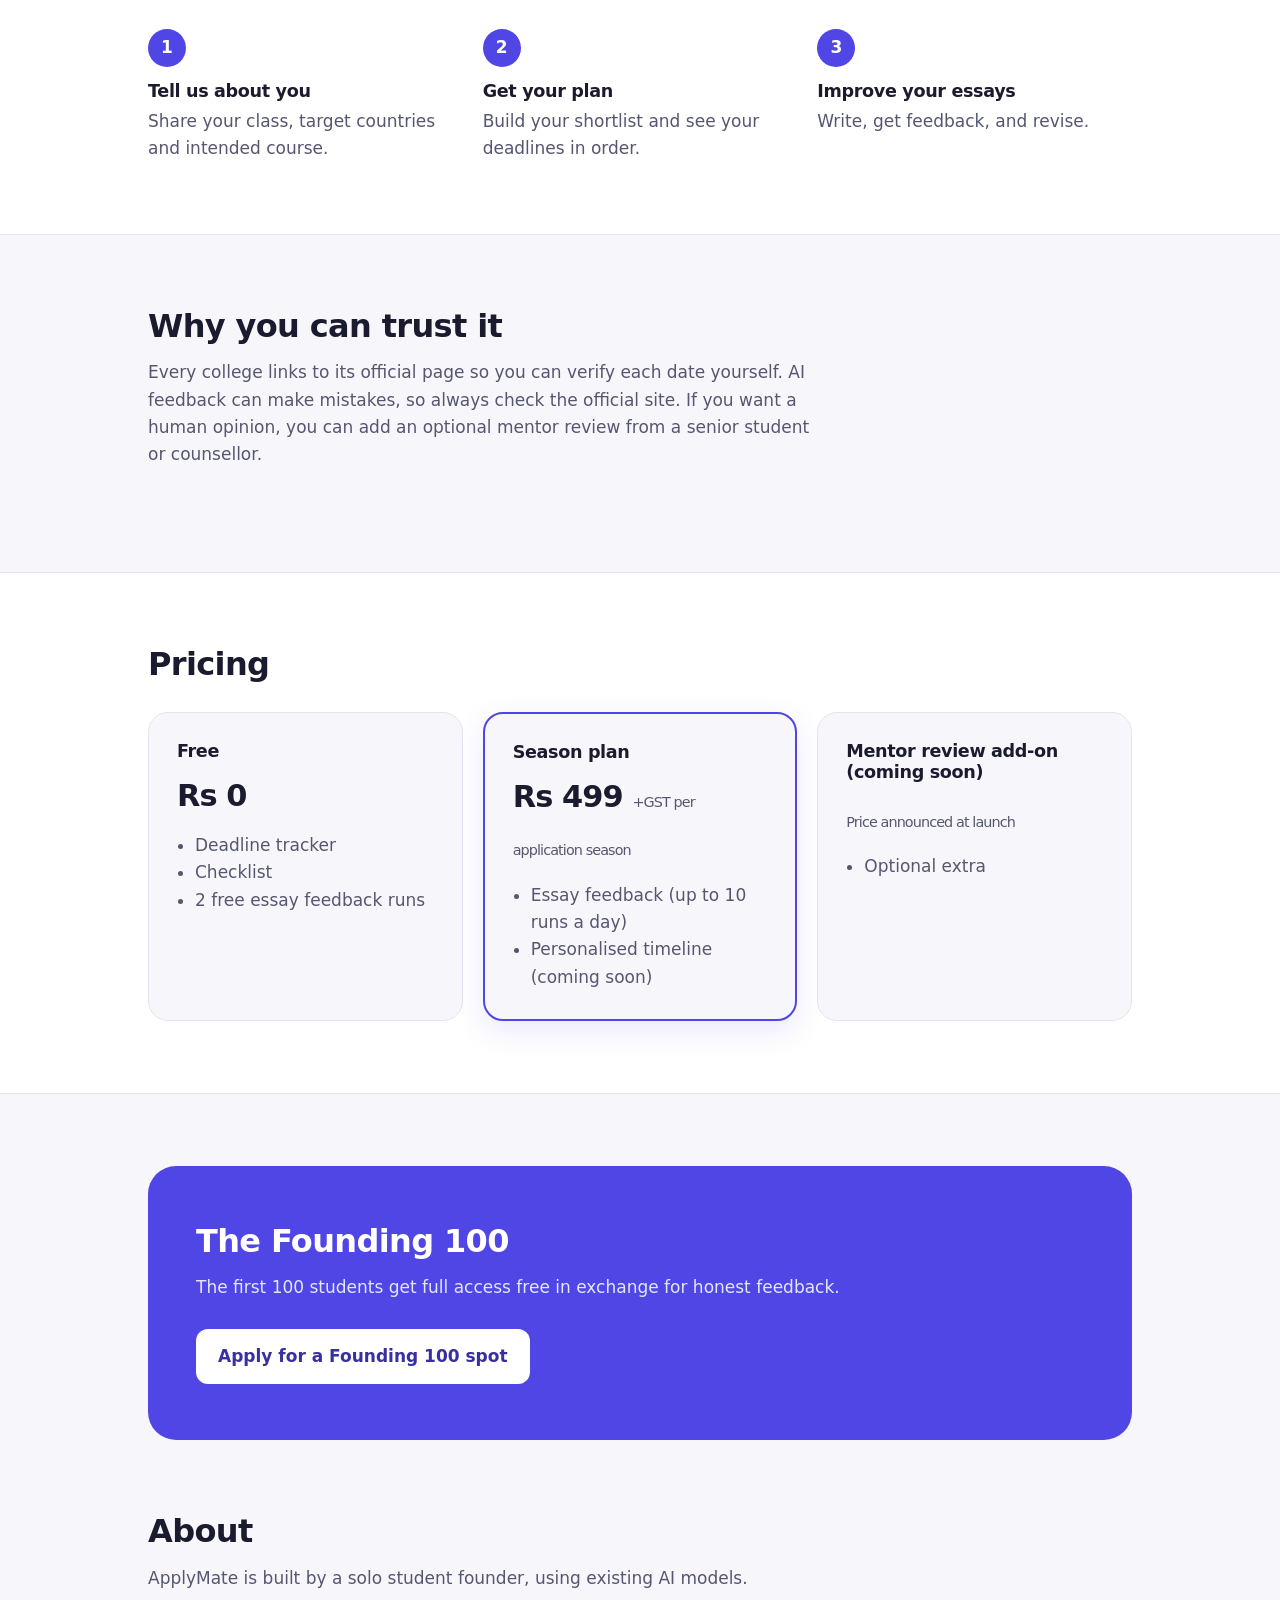
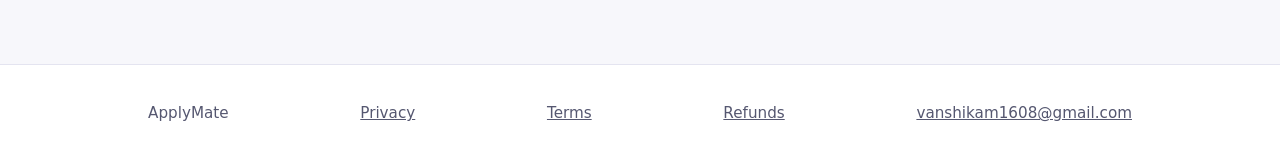
==== commit e606d9c7: "Update index.html" ====
--- a/index.html
+++ b/index.html
@@ -146,9 +146,9 @@
     <div class="wrap">
       <h2>Pricing</h2>
       <div class="grid" style="margin-top:28px">
-        <div class="card price"><h3>Free</h3><div class="amt">Rs 0</div><ul><li>Deadline tracker</li><li>Checklist</li><li>Basic plan</li></ul></div>
-        <div class="card price featured"><h3>Season plan</h3><div class="amt">Rs 499 <small>per application season</small></div><ul><li>Essay feedback</li><li>Personalised timeline</li></ul></div>
-        <div class="card price"><h3>Mentor review add-on</h3><div class="amt"><small>Price announced at launch</small></div><ul><li>Optional extra</li></ul></div>
+        <div class="card price"><h3>Free</h3><div class="amt">Rs 0</div><ul><li>Deadline tracker</li><li>Checklist</li><li>2 free essay feedback runs</li></ul></div>
+        <div class="card price featured"><h3>Season plan</h3><div class="amt">Rs 499 <small>+GST per application season</small></div><ul><li>Essay feedback (up to 10 runs a day)</li><li>Personalised timeline (coming soon)</li></ul></div>
+        <div class="card price"><h3>Mentor review add-on (coming soon)</h3><div class="amt"><small>Price announced at launch</small></div><ul><li>Optional extra</li></ul></div>
       </div>
     </div>
   </section>
@@ -157,7 +157,7 @@
     <div class="wrap">
       <div class="founding">
         <h2>The Founding 100</h2>
-        <p>The first 100 students get full access free in exchange for honest feedback, and keep a lower price for life.</p>
+        <p>The first 100 students get full access free in exchange for honest feedback.</p>
         <a class="btn" href="login.html?mode=signup" style="display:inline-block;background:#fff;color:#3730a3;padding:14px 22px;border-radius:12px;font-weight:700;text-decoration:none">Apply for a Founding 100 spot</a>
       </div>
     </div>
